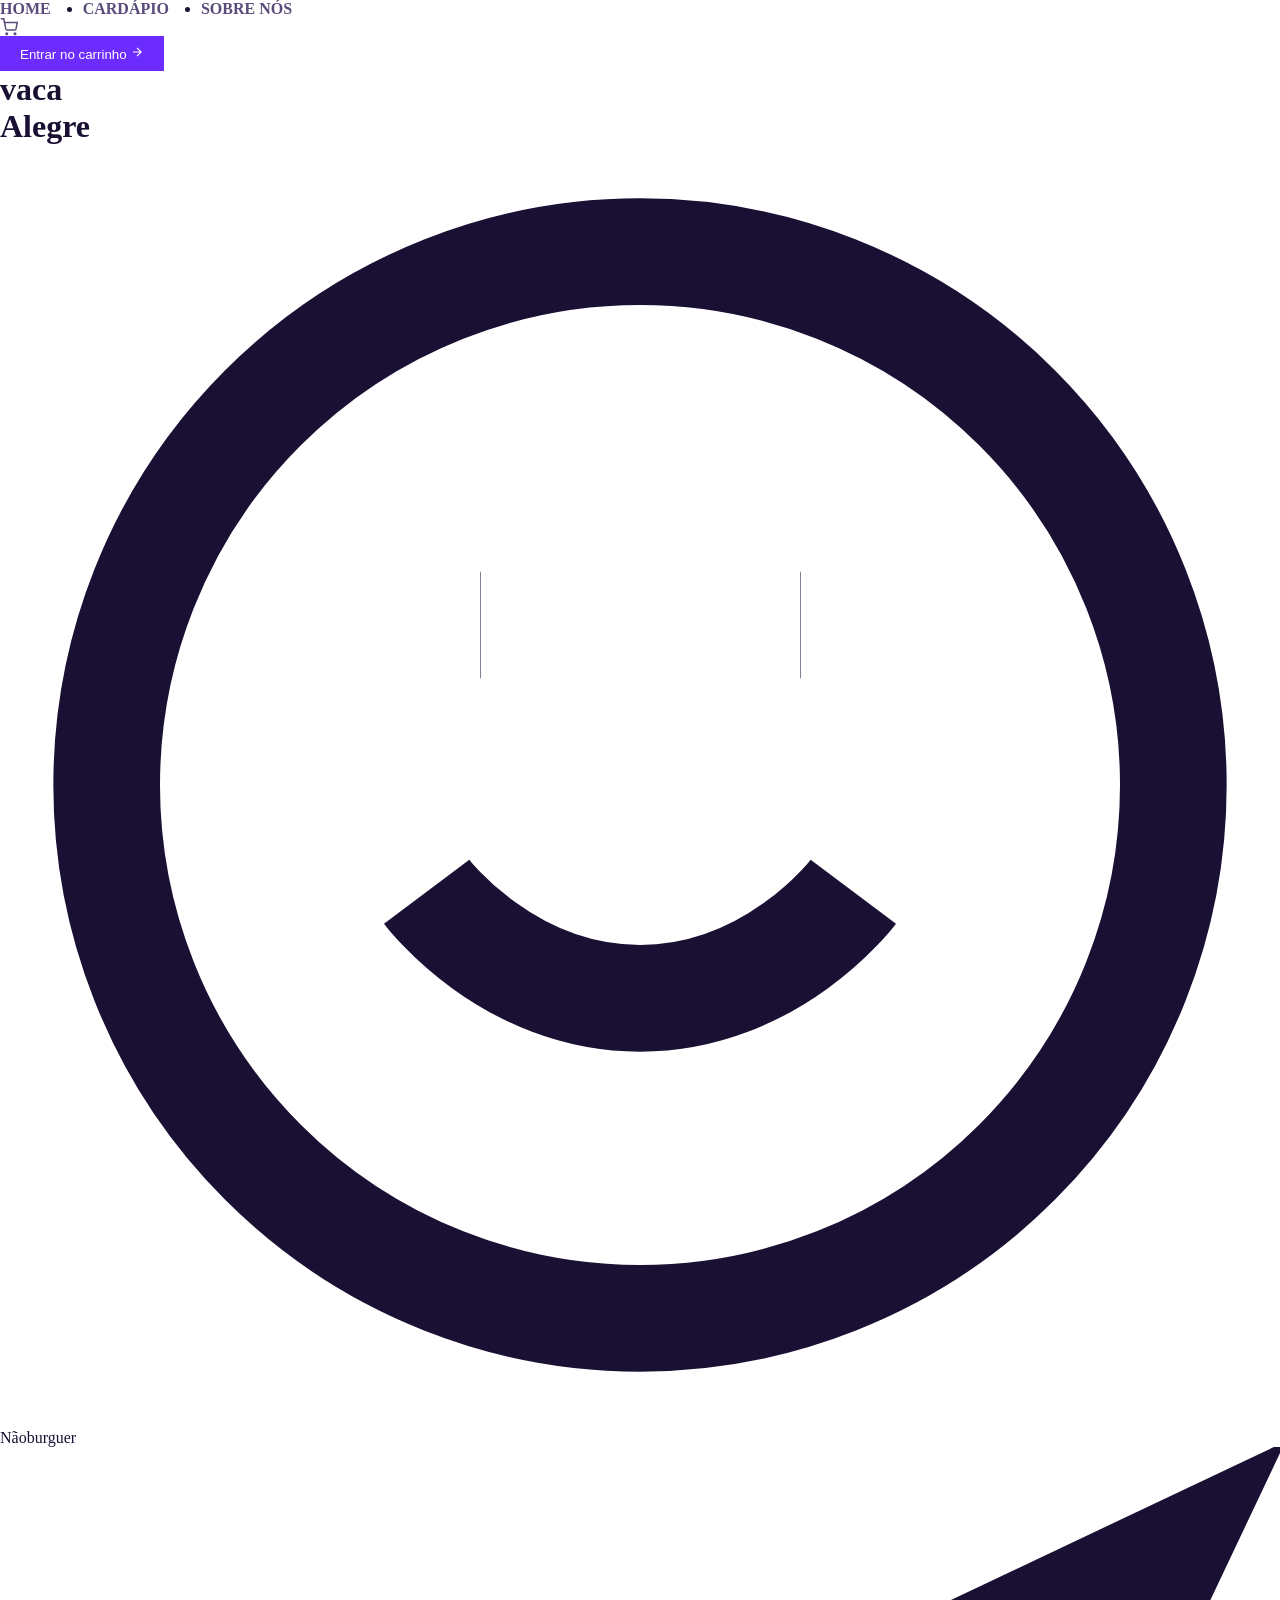
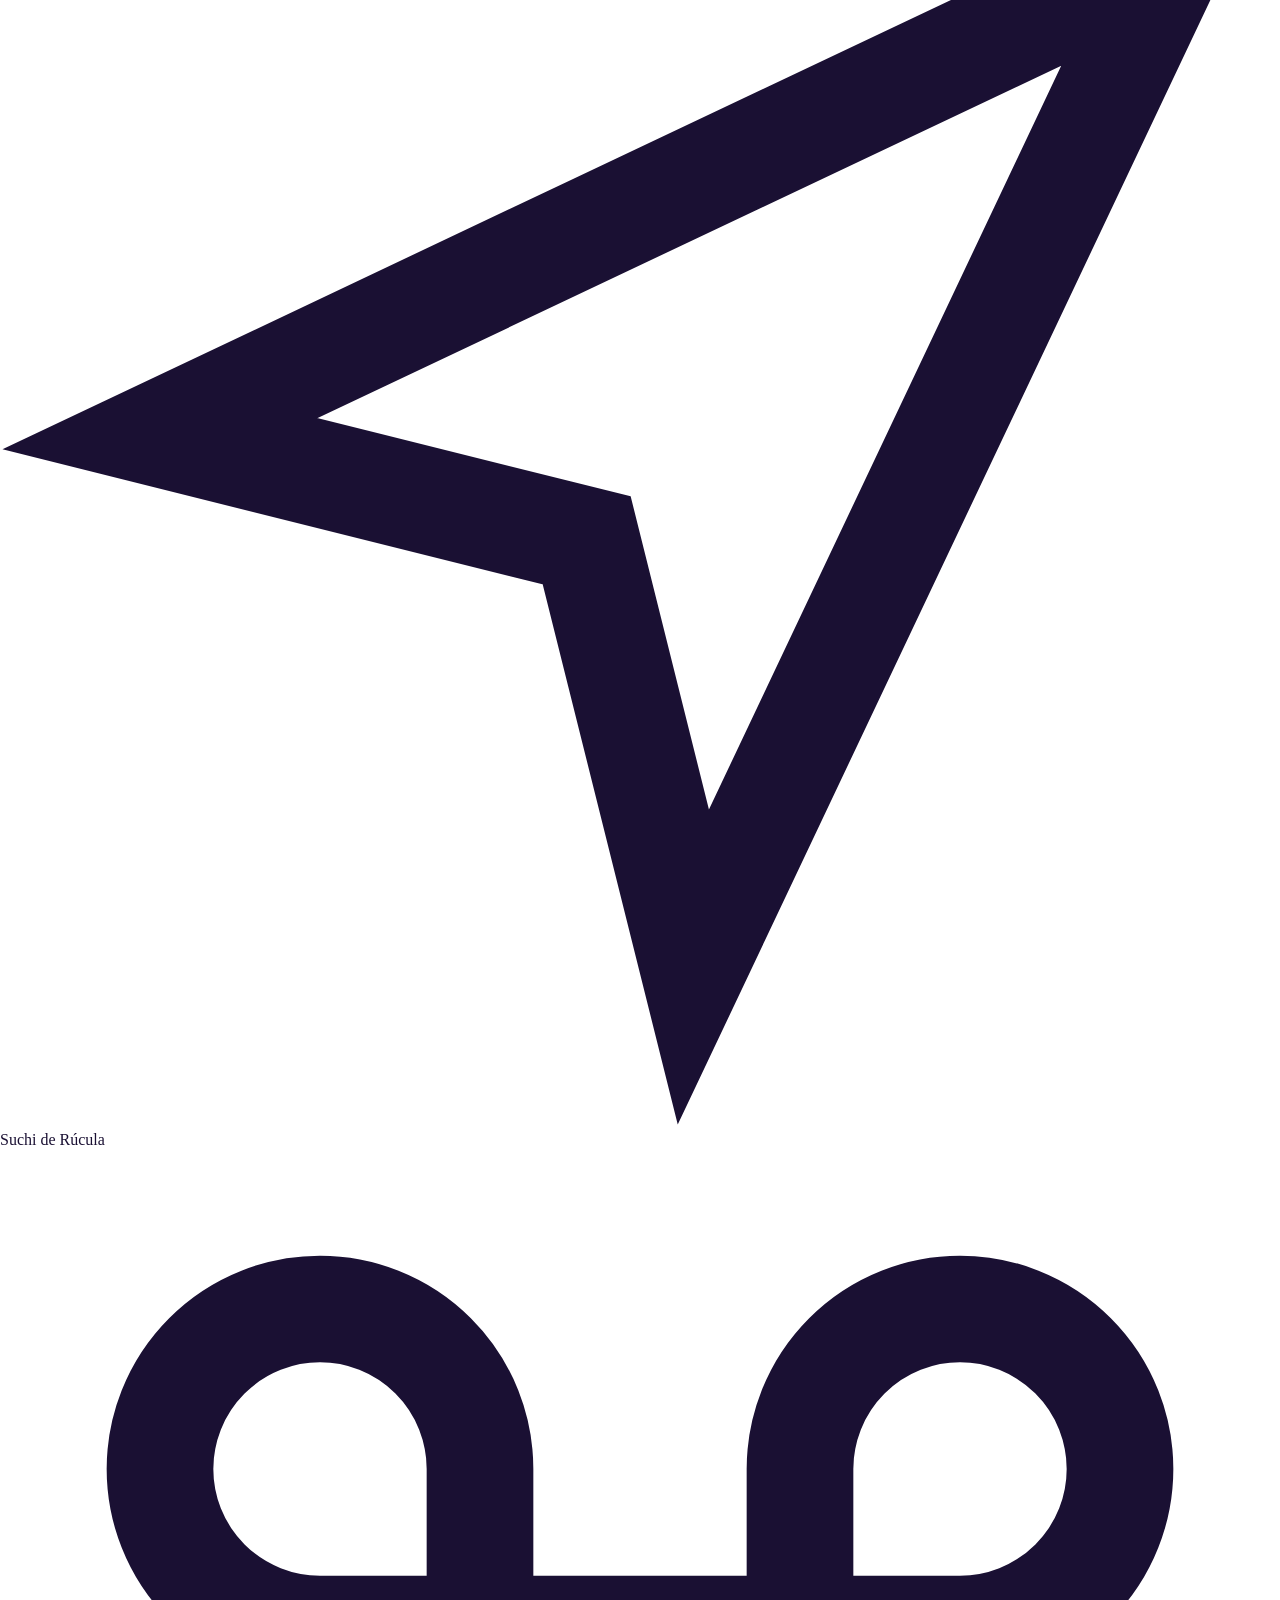
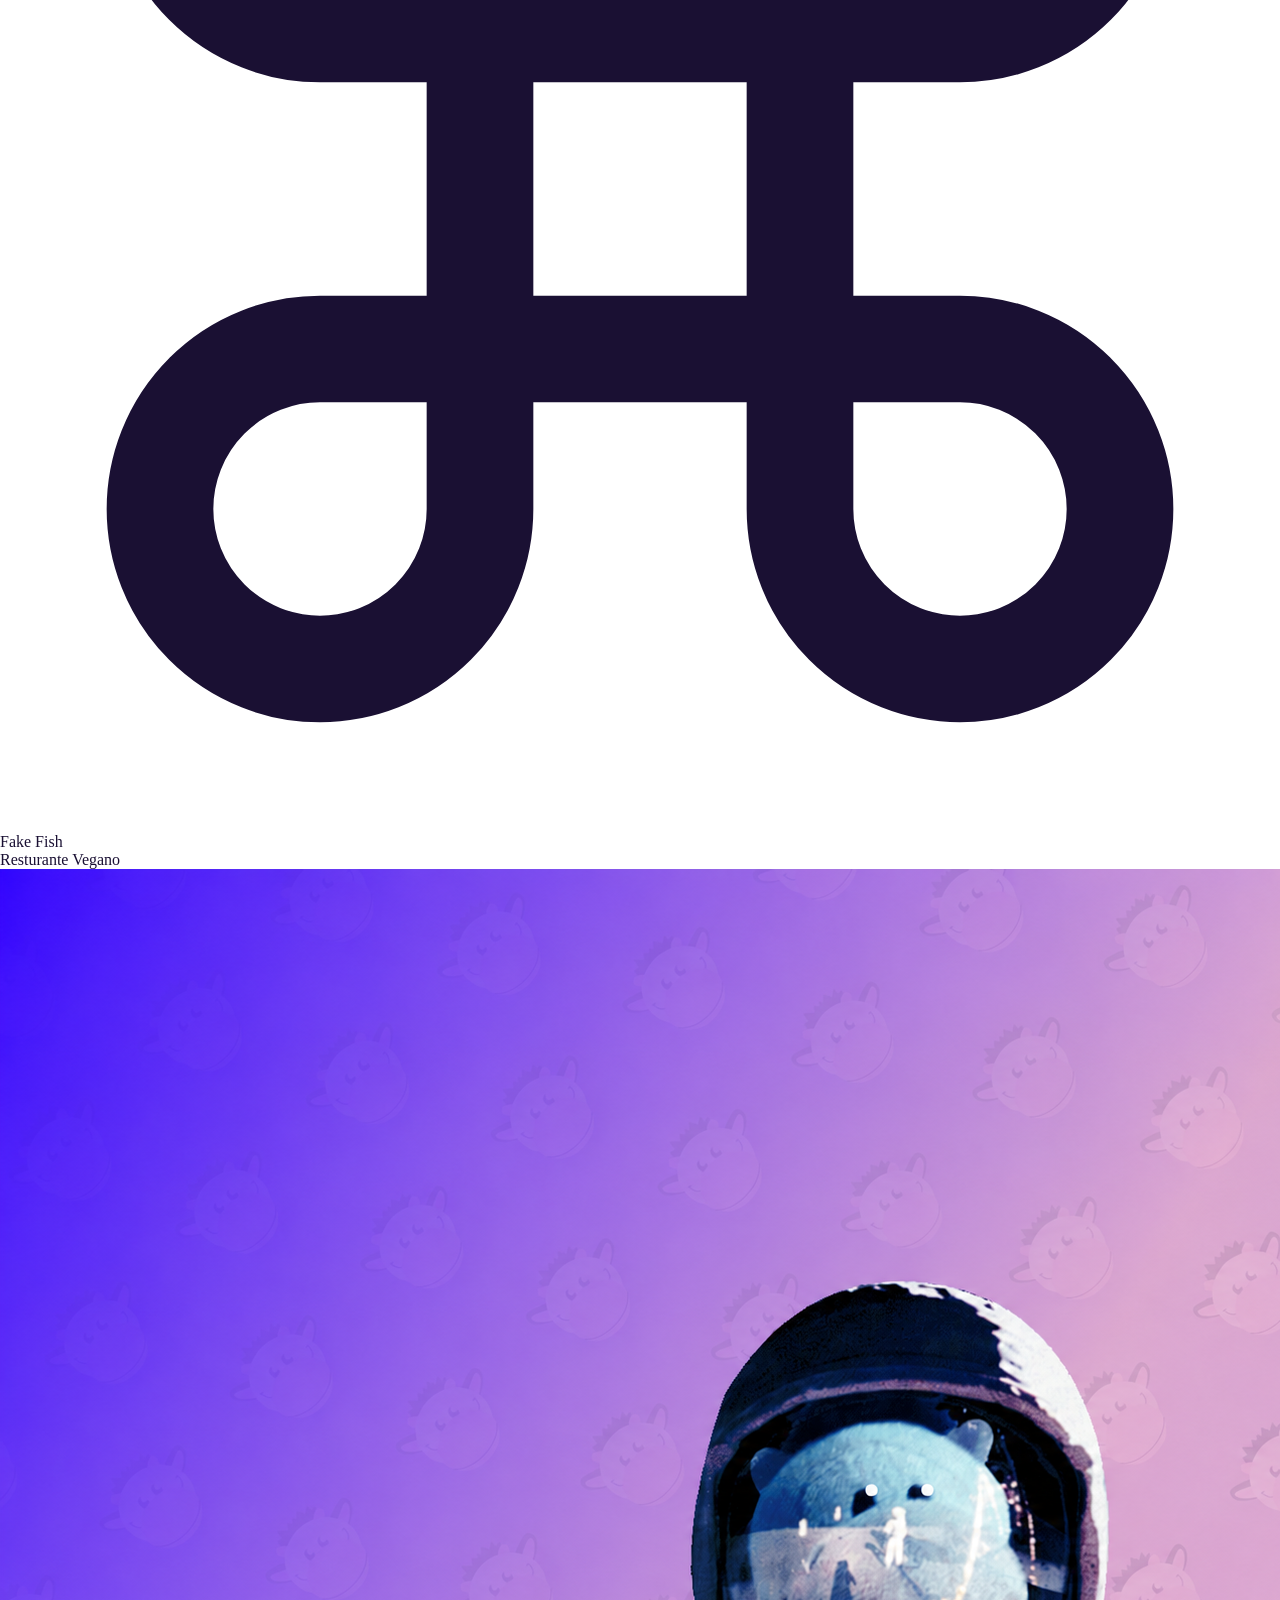
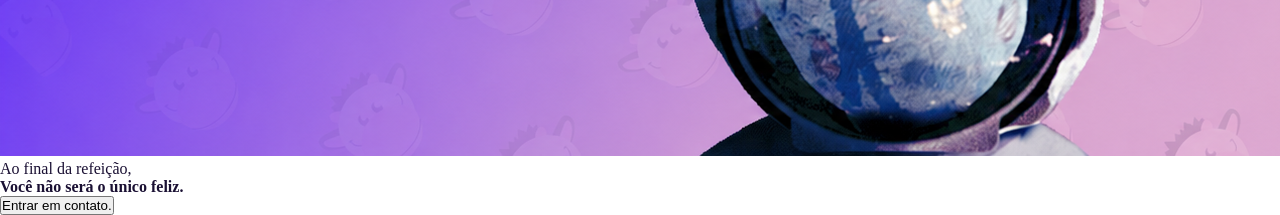
==== site/index.html @ a4df79fe "Primeito commit" ====
<!DOCTYPE html>
<html lang="en">

<head>
    <meta charset="UTF-8">
    <meta name="viewport" content="width=device-width, initial-scale=1.0">
    <title>Vaca Alegre - Restaurante Vegano</title>
    <link rel="stylesheet" href="style.css">
</head>

<body>
    <nav>
        <div class="nav-logo">
            <img src="imagens/vaca-alegre-marca.svg" alt="">
        </div>
        <ul class="nav-links">
            <li> <a href="">Home</a></li>
            <li> <a href="">Cardápio</a></li>
            <li> <a href="">Sobre Nós</a></li>
        </ul>

        <div class="nav-actions">
            <span class="nav-cart">
                <svg viewBox="0 0 24 24" fill="none" stroke="currentColor" stroke-width="2" width="18" height="18">
                    <circle cx="9" cy="21" r="1" />
                    <circle cx="20" cy="21" r="1" />
                    <path d="M1 1h4l2.68 13.39a2 2 0 0 0 2 1.61h9.72a2 2 0 0 0 2-1.61L23 6H6" />
                </svg>
            </span>
            <button class="btn-entrar">
                Entrar no carrinho
                <svg viewBox="0 0 24 24" fill="none" stroke="currentColor" stroke-width="2">
                    <path d="M5 12h14M12 5l7 7-7 7" />
                </svg>
            </button>
        </div>
    </nav>

    <div class="hero">
        <div class="hero-topo">
            <div class="hero-text">
                <h1 class="hero-title">
                    vaca <br>
                    <span class="alegre">Alegre</span>
                </h1>
            </div>
            <div class="hero-menu">
                <div class="hero-menu-item">
                    <svg viewBox="0 0 24 24" fill="none" stroke="currentColor" stroke-width="2">
                        <circle cx="12" cy="12" r="10" />
                        <path d="M8 14s1.5 2 4 2 4-2 4-2" />
                        <line x1="9" y1="9" x2="9.01" y2="9" />
                        <line x1="15" y1="9" x2="15.01" y2="9" />
                    </svg>
                    Nãoburguer
                </div>
            </div>

            <div class="hero-menu-item">
                <svg viewBox="0 0 24 24" fill="none" stroke="currentColor" stroke-width="2">
                    <path d="M3 11l19-9-9 19-2-8-8-2z" />
                </svg>
                Suchi de Rúcula
            </div>

            <div class="hero-menu-item">
                <svg viewBox="0 0 24 24" fill="none" stroke="currentColor" stroke-width="2"><path d="M18 3a3 3 0 0 0-3 3v12a3 3 0 0 0 3 3 3 3 0 0 0 3-3 3 3 0 0 0-3-3H6a3 3 0 0 0-3 3 3 3 0 0 0 3 3 3 3 0 0 0 3-3V6a3 3 0 0 0-3-3 3 3 0 0 0-3 3 3 3 0 0 0 3 3h12a3 3 0 0 0 3-3 3 3 0 0 0-3-3z"/></svg>
                Fake Fish
            </div>

            <div class="hero-menu-item active">
                Resturante Vegano
            </div>
        </div>

        <div class="hero-banner">
            <img src="imagens/espaco.png" alt="">
            <div class="hero-banner-content">
                <p>
                    Ao final da refeição, <br>
                    <strong>Você não será o único feliz.</strong>
                </p>
                <button class="btn-contato">
                    Entrar em contato.
                </button>
            </div>
        </div>

    </div>
</body>

</html>
---- site/style.css ----
*{
    box-sizing: border-box;
    margin: 0;
    padding: 0;
}

body{
    background-color: #fff;
    color: #1a1033;
    overflow-x: hidden;
}
.nav{
    display: flex;
    align-items: center;
    justify-content: space-between;
    padding: 18px 48px;
    position: fixed;
    background-color: rgba(255, 255, 255, 0.92);
    top: 0;
    backdrop-filter: blur(12px);
    border-bottom: 2px solid rgba(108, 43, 255, 0.07);
}

.nav-logo{
    display: flex;
    align-items: center;
    gap: 6px;
}
.nav-links{
    display: flex;
    gap: 32px;
}
.nav-links a{
    text-decoration: none;
    font-weight: bold;
    text-transform: uppercase;
    color: #5a4b7a;
}
.nav-links a:hover{
    color: #6c2bff;
}
.nav.actions{
    display: flex;
    align-items: center;
    gap: 14px;
}
.nav-cart{
    color: #5a4b7a;
    display: flex;
    align-items: center;
    gap: 4px;
}
.btn-entrar{
    background-color: #6c2bff;
    color: white;
    border: none;
    padding: 9px 20px;
    cursor: pointer;
    gap: 6px;
    transform: background .2s, transform .15s;
}
.btn-entrar:hover{
    background: #5519ee;
    transform: translateY(-1px);
}
.btn-entrar svg{
    width: 14px; height: 14px;
}
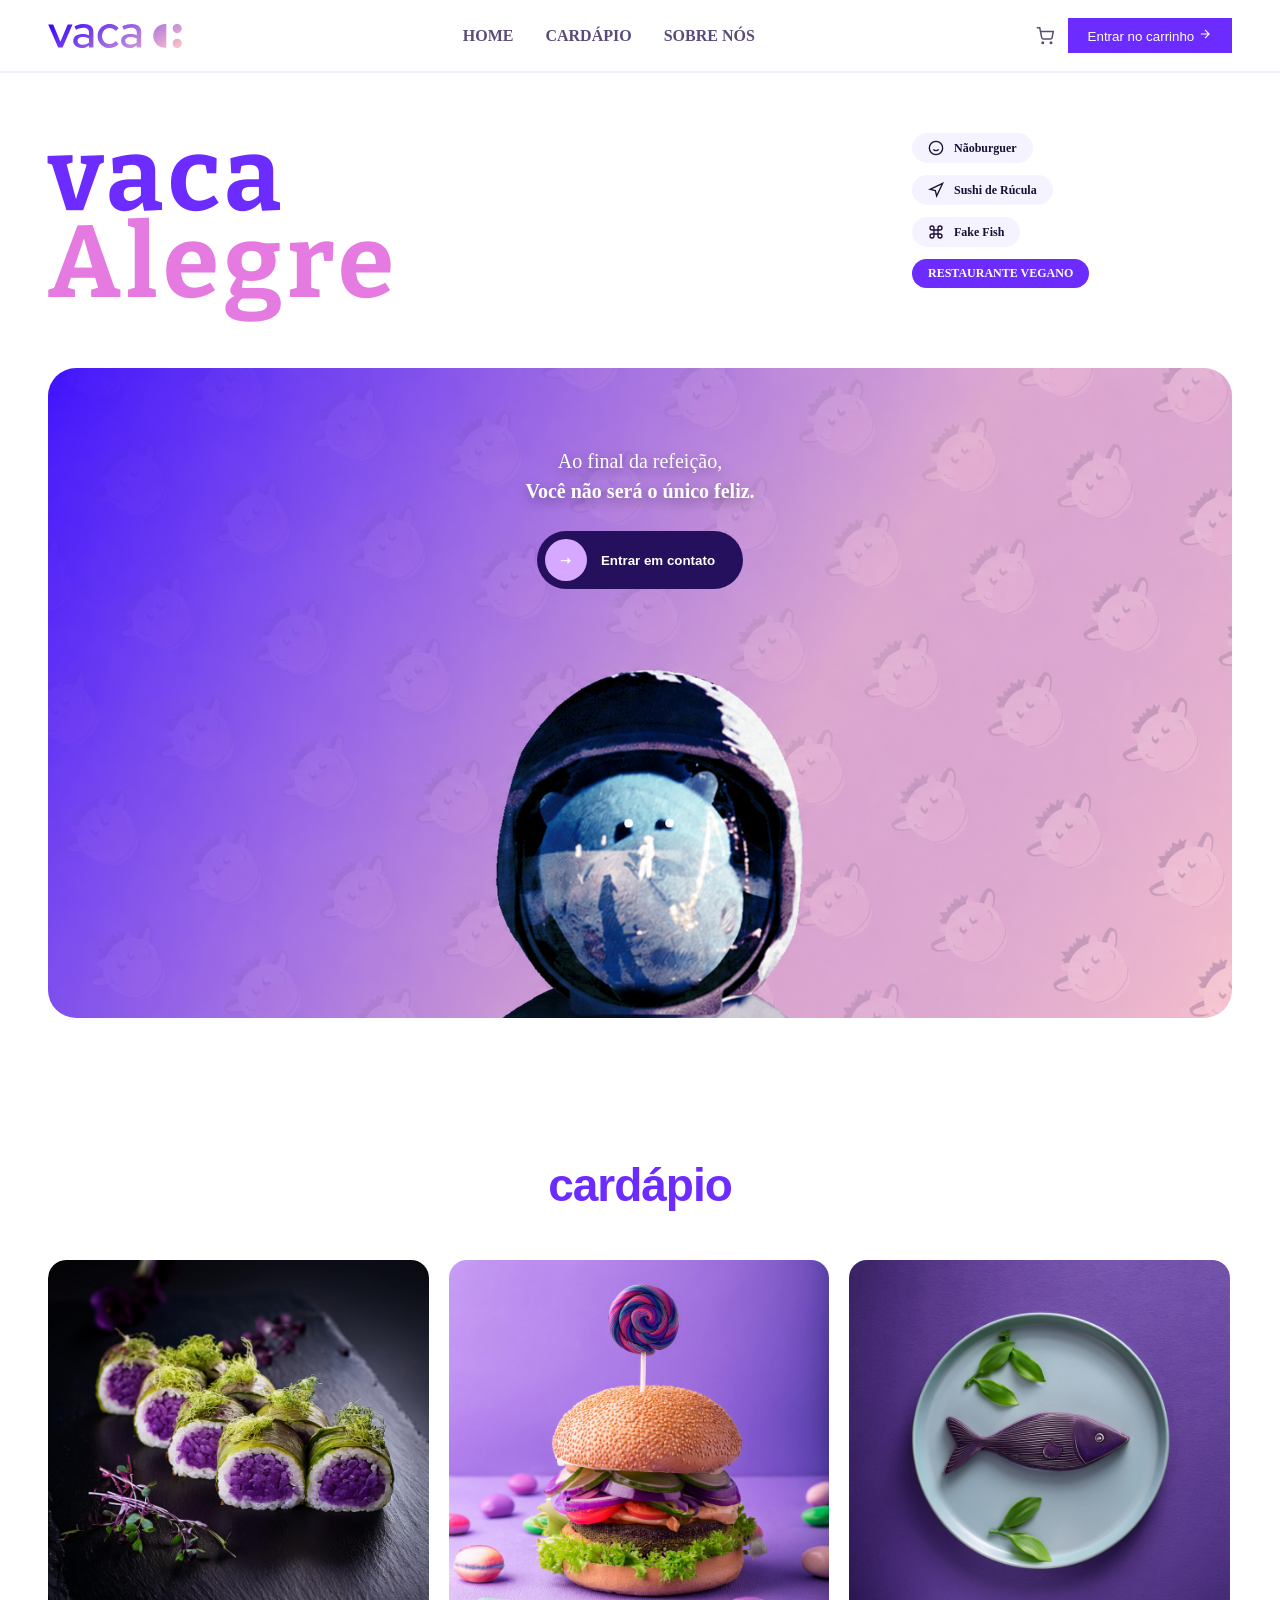
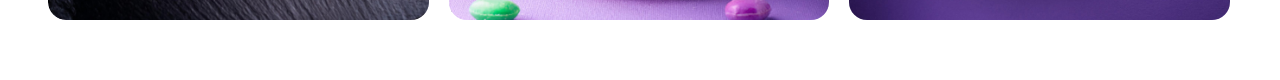
==== commit d66ed827: "18.06" ====
--- a/site/index.html
+++ b/site/index.html
@@ -14,11 +14,10 @@
             <img src="imagens/vaca-alegre-marca.svg" alt="">
         </div>
         <ul class="nav-links">
-            <li> <a href="">Home</a></li>
-            <li> <a href="">Cardápio</a></li>
-            <li> <a href="">Sobre Nós</a></li>
+            <li><a href="">Home</a></li>
+            <li><a href="">Cardápio</a></li>
+            <li><a href="">Sobre Nós</a></li>
         </ul>
-
         <div class="nav-actions">
             <span class="nav-cart">
                 <svg viewBox="0 0 24 24" fill="none" stroke="currentColor" stroke-width="2" width="18" height="18">
@@ -54,39 +53,109 @@
                     </svg>
                     Nãoburguer
                 </div>
-            </div>
-
-            <div class="hero-menu-item">
-                <svg viewBox="0 0 24 24" fill="none" stroke="currentColor" stroke-width="2">
-                    <path d="M3 11l19-9-9 19-2-8-8-2z" />
-                </svg>
-                Suchi de Rúcula
-            </div>
-
-            <div class="hero-menu-item">
-                <svg viewBox="0 0 24 24" fill="none" stroke="currentColor" stroke-width="2"><path d="M18 3a3 3 0 0 0-3 3v12a3 3 0 0 0 3 3 3 3 0 0 0 3-3 3 3 0 0 0-3-3H6a3 3 0 0 0-3 3 3 3 0 0 0 3 3 3 3 0 0 0 3-3V6a3 3 0 0 0-3-3 3 3 0 0 0-3 3 3 3 0 0 0 3 3h12a3 3 0 0 0 3-3 3 3 0 0 0-3-3z"/></svg>
-                Fake Fish
-            </div>
-
-            <div class="hero-menu-item active">
-                Resturante Vegano
+                <div class="hero-menu-item">
+                    <svg viewBox="0 0 24 24" fill="none" stroke="currentColor" stroke-width="2">
+                        <path d="M3 11l19-9-9 19-2-8-8-2z" />
+                    </svg>
+                    Sushi de Rúcula
+                </div>
+                <div class="hero-menu-item">
+                    <svg viewBox="0 0 24 24" fill="none" stroke="currentColor" stroke-width="2">
+                        <path
+                            d="M18 3a3 3 0 0 0-3 3v12a3 3 0 0 0 3 3 3 3 0 0 0 3-3 3 3 0 0 0-3-3H6a3 3 0 0 0-3 3 3 3 0 0 0 3 3 3 3 0 0 0 3-3V6a3 3 0 0 0-3-3 3 3 0 0 0-3 3 3 3 0 0 0 3 3h12a3 3 0 0 0 3-3 3 3 0 0 0-3-3z" />
+                    </svg>
+                    Fake Fish
+                </div>
+                <div class="hero-menu-item active">
+                    Restaurante Vegano
+                </div>
             </div>
         </div>
-
         <div class="hero-banner">
             <img src="imagens/espaco.png" alt="">
             <div class="hero-banner-content">
                 <p>
                     Ao final da refeição, <br>
-                    <strong>Você não será o único feliz.</strong>
+                    <strong> Você não será o único feliz.</strong>
                 </p>
                 <button class="btn-contato">
-                    Entrar em contato.
+                    Entrar em contato
                 </button>
             </div>
         </div>
+    </div>
+    <div class="cardapio">
+        <h2 class="cardapio-title">cardápio</h2>
+        <div class="carousel-wrapper">
+            <div class="carousel-track-outer">
+                <div class="carousel-track" id="carouselTrack">
+                    <!--Cards-->
+                    <div class="card">
+                        <div class="card-img-placeholder">
+                            <img src="imagens/fotos/cardapio/sushi-de-rucula.jpg" alt=""
+                                style="width: 100%;height: 100%;object-fit: cover;">
+                        </div>
+                        <div class="card-info">
+                            <h3>Sushi de Rúcula</h3>
+                            <p>Combinado especial de rolinhos veganos com ingredientes fresquíssimos.</p>
+                            <span class="card-tag">Acompanha: Suco de laranja e amor.</span>
+                        </div>
+                    </div>
 
+                    <div class="card featured">
+                        <div class="card-img-placeholder">
+                            <img src="imagens/fotos/cardapio/nao-burger.jpg" alt=""
+                                style="width: 100%;height: 100%;object-fit: cover;">
+                        </div>
+                        <div class="card-info">
+                            <h3>Não Burguer</h3>
+                            <p>Absurdamente saboroso hambúrguer de plantas de inspiração vegana.</p>
+                            <span class="card-tag">Acompanha: Fritas, suco de laranja e amor.</span>
+                        </div>
+                    </div>
+
+                    <div class="card">
+                        <div class="card-img-placeholder">
+                            <img src="imagens/fotos/cardapio/fake-fish.jpg" alt=""
+                                style="width: 100%;height: 100%;object-fit: cover;">
+                        </div>
+                        <div class="card-info">
+                            <h3>Fake Fish </h3>
+                            <p>Peixe bom e gostoso! Você vai pedir para falar que não é peixe de verdade.</p>
+                            <span class="card-tag">Acompanha: Batata, suco de laranja e amor.</span>
+                        </div>
+                    </div>
+
+
+                    <div class="card">
+                        <div class="card-img-placeholder">
+                            <img src="imagens/fotos/cardapio/escondidinho-veg.jpg" alt=""
+                                style="width: 100%;height: 100%;object-fit: cover;">
+                        </div>
+                        <div class="card-info">
+                            <h3>Escondidinho </h3>
+                            <p>Um escondidinho de berinjela que combina com molho de tomate seco.</p>
+                            <span class="card-tag">Acompanha: Manjericão, suco de laranja e amor.</span>
+                        </div>
+                    </div>
+
+
+                    <div class="card">
+                        <div class="card-img-placeholder">
+                            <img src="imagens/fotos/cardapio/quibeleza.jpg" alt=""
+                                style="width: 100%;height: 100%;object-fit: cover;">
+                        </div>
+                        <div class="card-info">
+                            <h3>Quibeleza</h3>
+                            <p>Quibe de beterraba crocante com frescor de hortelã.</p>
+                            <span class="card-tag">Acompanha: Suco de frutas vermelhas e amor.</span>
+                        </div>
+                    </div>
+                </div>
+            </div>
+        </div>
     </div>
+
 </body>
 
 </html>
--- a/site/style.css
+++ b/site/style.css
@@ -1,56 +1,67 @@
-*{
+@import url('https://fonts.googleapis.com/css2?family=Bitter:ital,wght@0,100..900;1,100..900&family=Instrument+Sans:ital,wght@0,400..700;1,400..700&display=swap');
+
+* {
     box-sizing: border-box;
     margin: 0;
     padding: 0;
 }
 
-body{
+body {
     background-color: #fff;
     color: #1a1033;
     overflow-x: hidden;
 }
-.nav{
+
+nav {
     display: flex;
     align-items: center;
     justify-content: space-between;
     padding: 18px 48px;
-    position: fixed;
+    position: sticky;
     background-color: rgba(255, 255, 255, 0.92);
     top: 0;
     backdrop-filter: blur(12px);
     border-bottom: 2px solid rgba(108, 43, 255, 0.07);
 }
 
-.nav-logo{
+.nav-logo {
     display: flex;
     align-items: center;
     gap: 6px;
 }
-.nav-links{
+
+.nav-links {
     display: flex;
     gap: 32px;
-}
-.nav-links a{
+    list-style: none;
+}
+
+.nav-links a {
     text-decoration: none;
     font-weight: bold;
     text-transform: uppercase;
+    color: #5a4b7a
+}
+
+.nav-links a:hover {
+    color: #6c2bff;
+}
+
+.nav-actions {
+    display: flex;
+    align-items: center;
+    gap: 14px;
+}
+
+.nav-cart {
     color: #5a4b7a;
-}
-.nav-links a:hover{
-    color: #6c2bff;
-}
-.nav.actions{
-    display: flex;
-    align-items: center;
-    gap: 14px;
-}
-.nav-cart{
-    color: #5a4b7a;
     display: flex;
     align-items: center;
     gap: 4px;
-}
-.btn-entrar{
+
+}
+
+.btn-entrar {
     background-color: #6c2bff;
     color: white;
     border: none;
@@ -59,10 +70,209 @@
     gap: 6px;
     transform: background .2s, transform .15s;
 }
-.btn-entrar:hover{
+
+.btn-entrar:hover {
     background: #5519ee;
     transform: translateY(-1px);
 }
-.btn-entrar svg{
-    width: 14px; height: 14px;
+
+.btn-entrar svg {
+    width: 14px;
+    height: 14px;
+}
+
+.hero {
+    padding: 60px 48px;
+    position: relative;
+    display: flex;
+    flex-direction: column;
+    gap: 32px;
+}
+
+.hero-topo {
+    display: flex;
+    justify-content: space-between;
+    align-items: flex-start;
+    width: 100%;
+    margin-bottom: 30px;
+}
+
+.hero-text {
+    flex: 1;
+    min-width: 400px;
+}
+
+.hero-title {
+    font-family: "Bitter", serif;
+    font-weight: bold;
+    font-size: 102px;
+    line-height: .85;
+    letter-spacing: 5px;
+    color: #6c2bff;
+}
+
+.hero-title .alegre {
+    color: #e57ae0;
+}
+
+.hero-menu {
+    width: 320px;
+    display: flex;
+    flex-direction: column;
+    gap: 12px;
+    margin-left: auto;
+}
+
+.hero-menu-item {
+    display: flex;
+    align-items: center;
+    gap: 10px;
+    font-weight: bold;
+    background-color: #f5f3ff;
+    border-radius: 40px;
+    padding: 7px 16px;
+    width: fit-content;
+    cursor: pointer;
+    transition: background .2s;
+    font-size: 12px;
+}
+
+.hero-menu-item:hover {
+    background-color: #ede8ff;
+}
+
+.hero-menu-item svg {
+    width: 16px;
+    height: 16px;
+    flex-shrink: 0;
+}
+
+.hero-menu-item.active {
+    color: #fff;
+    text-transform: uppercase;
+    font-weight: bold;
+    background-color: #6c2bff;
+}
+
+.hero-banner {
+    position: relative;
+    border-radius: 28px;
+    min-height: 300px;
+    overflow: hidden;
+}
+
+.hero-banner img {
+    width: 100%;
+    height: 650px;
+    object-fit: cover;
+    display: block;
+}
+
+.hero-banner-content {
+    position: absolute;
+    top: 12%;
+    left: 50%;
+    text-align: center;
+    width: 100%;
+    transform: translateX(-50%);
+}
+
+.hero-banner-content p {
+    color: white;
+    margin-bottom: 25px;
+    font-size: 20px;
+    text-shadow: 0 4px 12px rgba(0, 0, 0, .35);
+    line-height: 1.5;
+}
+
+.hero-banner-content p strong {
+    color: #fff;
+    font-weight: bold;
+}
+
+.btn-contato {
+    display: inline-flex;
+    align-items: center;
+    gap: 14px;
+    background-color: #24105c;
+    color: white;
+    border: none;
+    border-radius: 50px;
+    padding: 8px 28px 8px 8px;
+    font-weight: bold;
+    cursor: pointer;
+    transition: all .3s ease;
+}
+
+.btn-contato::before {
+    content: "➝";
+    width: 42px;
+    height: 42px;
+    background-color: #d7a8ff;
+    border-radius: 50%;
+    display: flex;
+    align-items: center;
+    justify-content: center;
+    transition: transform .4s ease;
+}
+
+.btn-contato:hover::before {
+    transform: translateX(10px);
+}
+
+.btn-contato:hover {
+    transform: translateY(-2px);
+}
+
+.cardapio {
+    padding: 80px 48px 60px;
+}
+
+.cardapio-title {
+    font-family: sans-serif;
+    font-weight: bold;
+    font-size: 46px;
+    text-align: center;
+    margin-bottom: 48px;
+    letter-spacing: -1px;
+    color: #6c2bff;
+}
+
+.carousel-wrapper {
+    position: relative;
+}
+
+.carousel-track-outer {
+    overflow: hidden;
+    border-radius: 18px;
+}
+
+.carousel-track {
+    display: flex;
+    gap: 20px;
+}
+.card{
+    flex: 0 0 calc(33.333% - 14px);
+    border-radius: 18px;
+    overflow: hidden;
+    position: relative;
+    min-height: 360px;
+    display: flex;
+    flex-direction: column;
+    justify-content: flex-end;
+    transition: transform .25s;
+    background-color: #f6f4ff;
+}
+.card:hover{
+    transform: translateY(-4px);
+}
+.card-img-placeholder{
+    position: absolute;
+    background: linear-gradient(160deg, ddd5ff 0%, #f8d7fa 100%);
+    display: flex;
+    align-items: center;
+    justify-content: center;
+    text-transform: uppercase;
+    color: #5a4b7a;
+    inset: 0;
 }
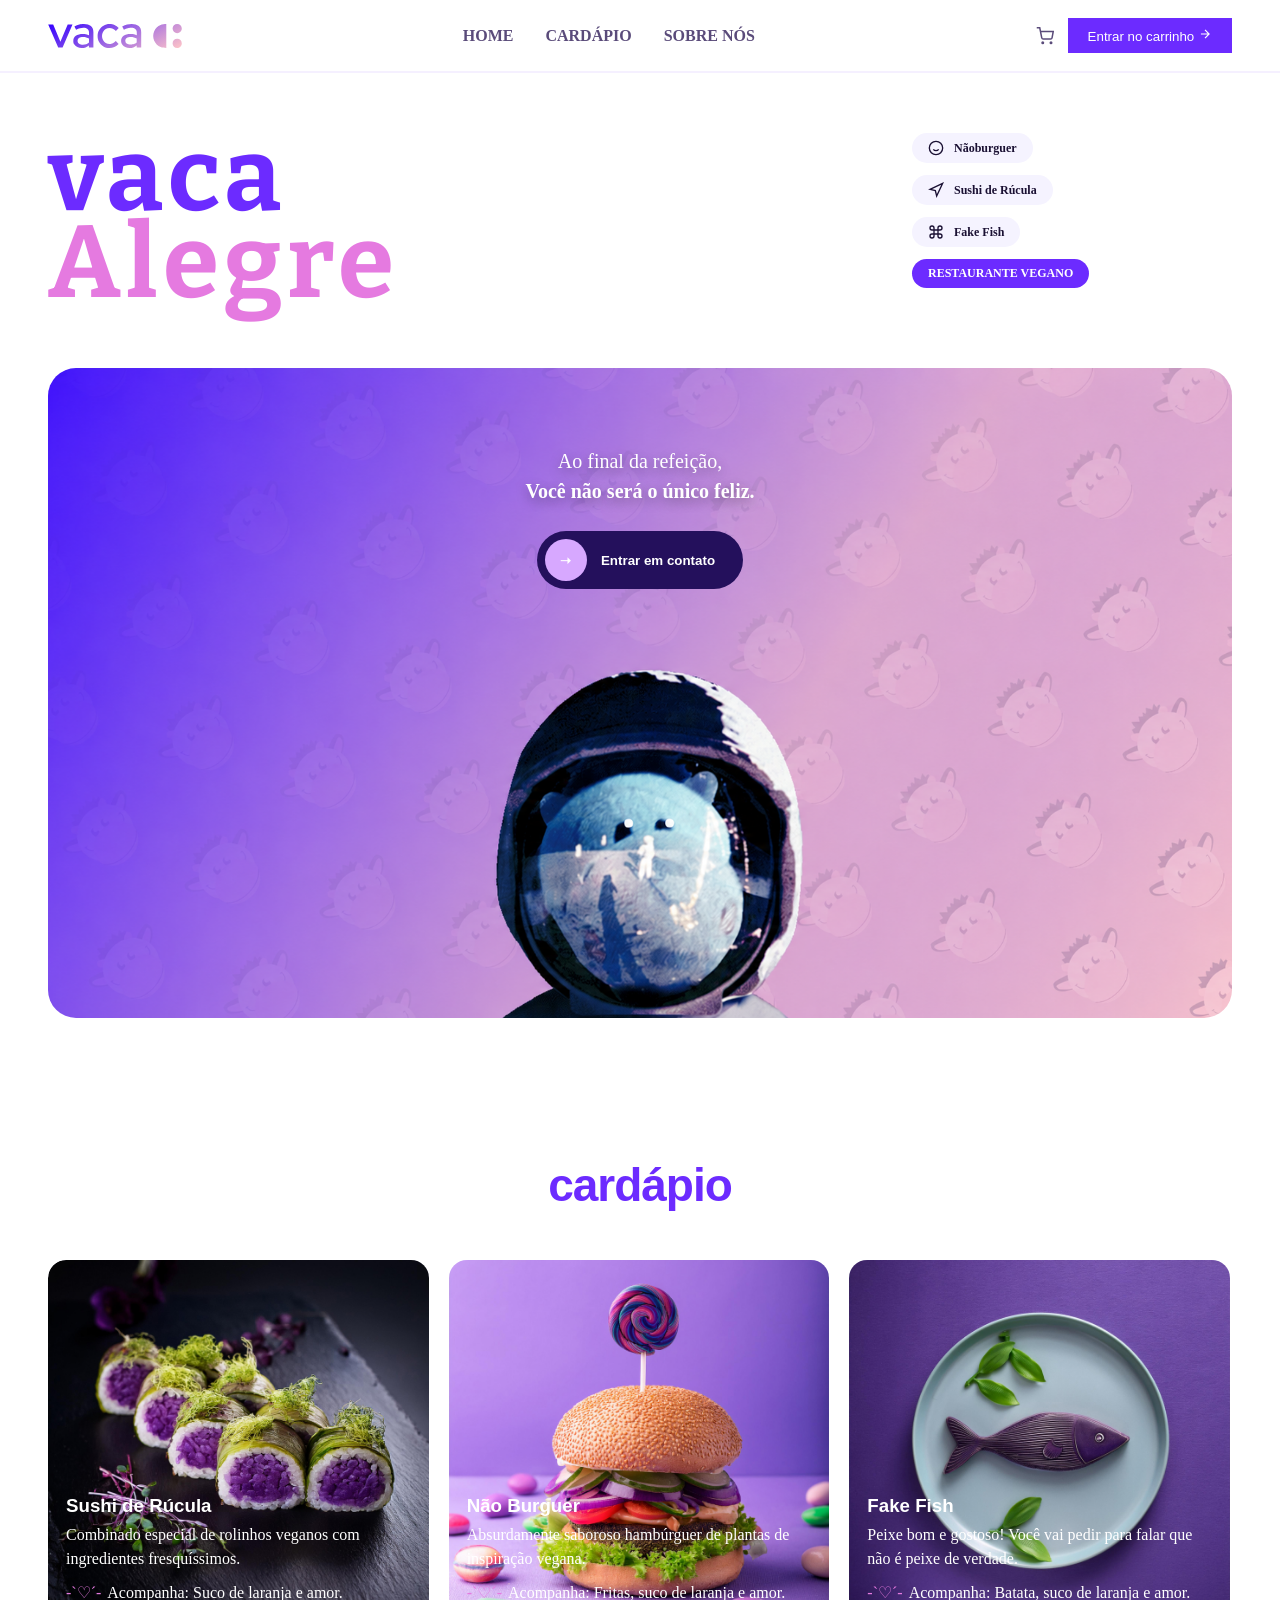
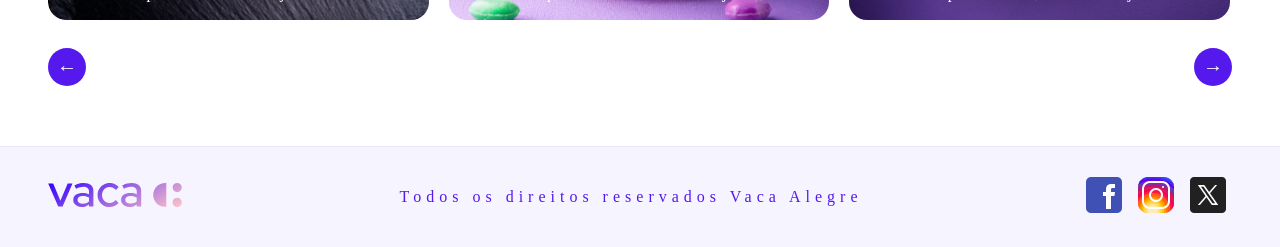
==== commit b5f74608: "aula19.06" ====
--- a/site/index.html
+++ b/site/index.html
@@ -153,8 +153,26 @@
                     </div>
                 </div>
             </div>
+
+            <div class="carousel-controls">
+                <button class="carousel-btn" id="prevBtn">&#8592;</button>
+                <div class="carousel-dots" id="carouselDots"></div>
+                <button class="carousel-btn" id="nextBtn">&#8594;</button>
+            </div>
         </div>
     </div>
+
+    <footer>
+        <div class="footer-logo">
+            <img src="imagens/vaca-alegre-marca.svg" alt="">
+        </div>
+        <span class="footer-copy">Todos os direitos reservados Vaca Alegre</span>
+        <div class="footer-socials">
+            <a href=""><img src="imagens/fotos/icons8-facebook-48.png" alt="Facebook"></a>
+            <a href=""><img src="imagens/fotos/icons8-instagram-48.png" alt="Instagram"></a>
+            <a href=""><img src="imagens/fotos/icons8-twitterx-48.png" alt="TwitterX"></a>
+        </div>
+    </footer>
 
 </body>
 
--- a/site/style.css
+++ b/site/style.css
@@ -251,7 +251,8 @@
     display: flex;
     gap: 20px;
 }
-.card{
+
+.card {
     flex: 0 0 calc(33.333% - 14px);
     border-radius: 18px;
     overflow: hidden;
@@ -263,16 +264,100 @@
     transition: transform .25s;
     background-color: #f6f4ff;
 }
-.card:hover{
+
+.card:hover {
     transform: translateY(-4px);
 }
-.card-img-placeholder{
+
+.card-img-placeholder {
     position: absolute;
-    background: linear-gradient(160deg, ddd5ff 0%, #f8d7fa 100%);
+    background: linear-gradient(160deg, #ddd5ff 0%, #f8d7fa 100%);
     display: flex;
     align-items: center;
     justify-content: center;
     text-transform: uppercase;
     color: #5a4b7a;
     inset: 0;
-}+}
+
+.card .featured .card-img-placeholder {
+    background: linear-gradient(160deg, #a78bfa 0%, #e879f9 100%);
+}
+
+.card-info {
+    position: relative;
+    background: linear-gradient(to top rgba(20, 10, 40, 0.82) 0% transparent 100%);
+    padding: 20px 18px 18px;
+    color: #fff;
+}
+
+.card-info h3 {
+    font-family: sans-serif;
+    margin-bottom: 6px;
+}
+
+.card-info p {
+    color: white;
+    line-height: 1.5;
+    margin-bottom: 12px;
+}
+
+.card-tag {
+    display: inline-flex;
+    align-items: center;
+    gap: 6px;
+    color: white;
+}
+
+.card-tag::before {
+    content: "-`♡´-";
+    color: #e57ae0;
+}
+
+.carousel-controls {
+    display: flex;
+    align-items: center;
+    justify-content: space-between;
+    margin-top: 28px;
+}
+
+.carousel-btn {
+    width: 38px;
+    height: 38px;
+    border-radius: 50%;
+    border: none;
+    background-color: #5519ee;
+    color: white;
+    cursor: pointer;
+    display: flex;
+    align-items: center;
+    justify-content: center;
+    transition: background .2s, transform .15s;
+    font-size: 20px;
+}
+
+.carousel-btn:hover {
+    background-color: #24105c;
+    transform: scale(1.08);
+}
+.carousel-dots{
+    display: flex;
+    gap: 8px;
+    align-items: center;
+}
+footer{
+    background-color: #f6f4ff;
+    padding: 24px 48px;
+    display: flex;
+    align-items: center;
+    justify-content: space-between;
+    border-top: 1px solid rgba(108, 43, 255, 0.08);
+}
+.footer-copy{
+    color: #5519ee;
+    letter-spacing: 5px;
+}
+.footer-social{
+    display: flex;
+    gap: 14px;
+}
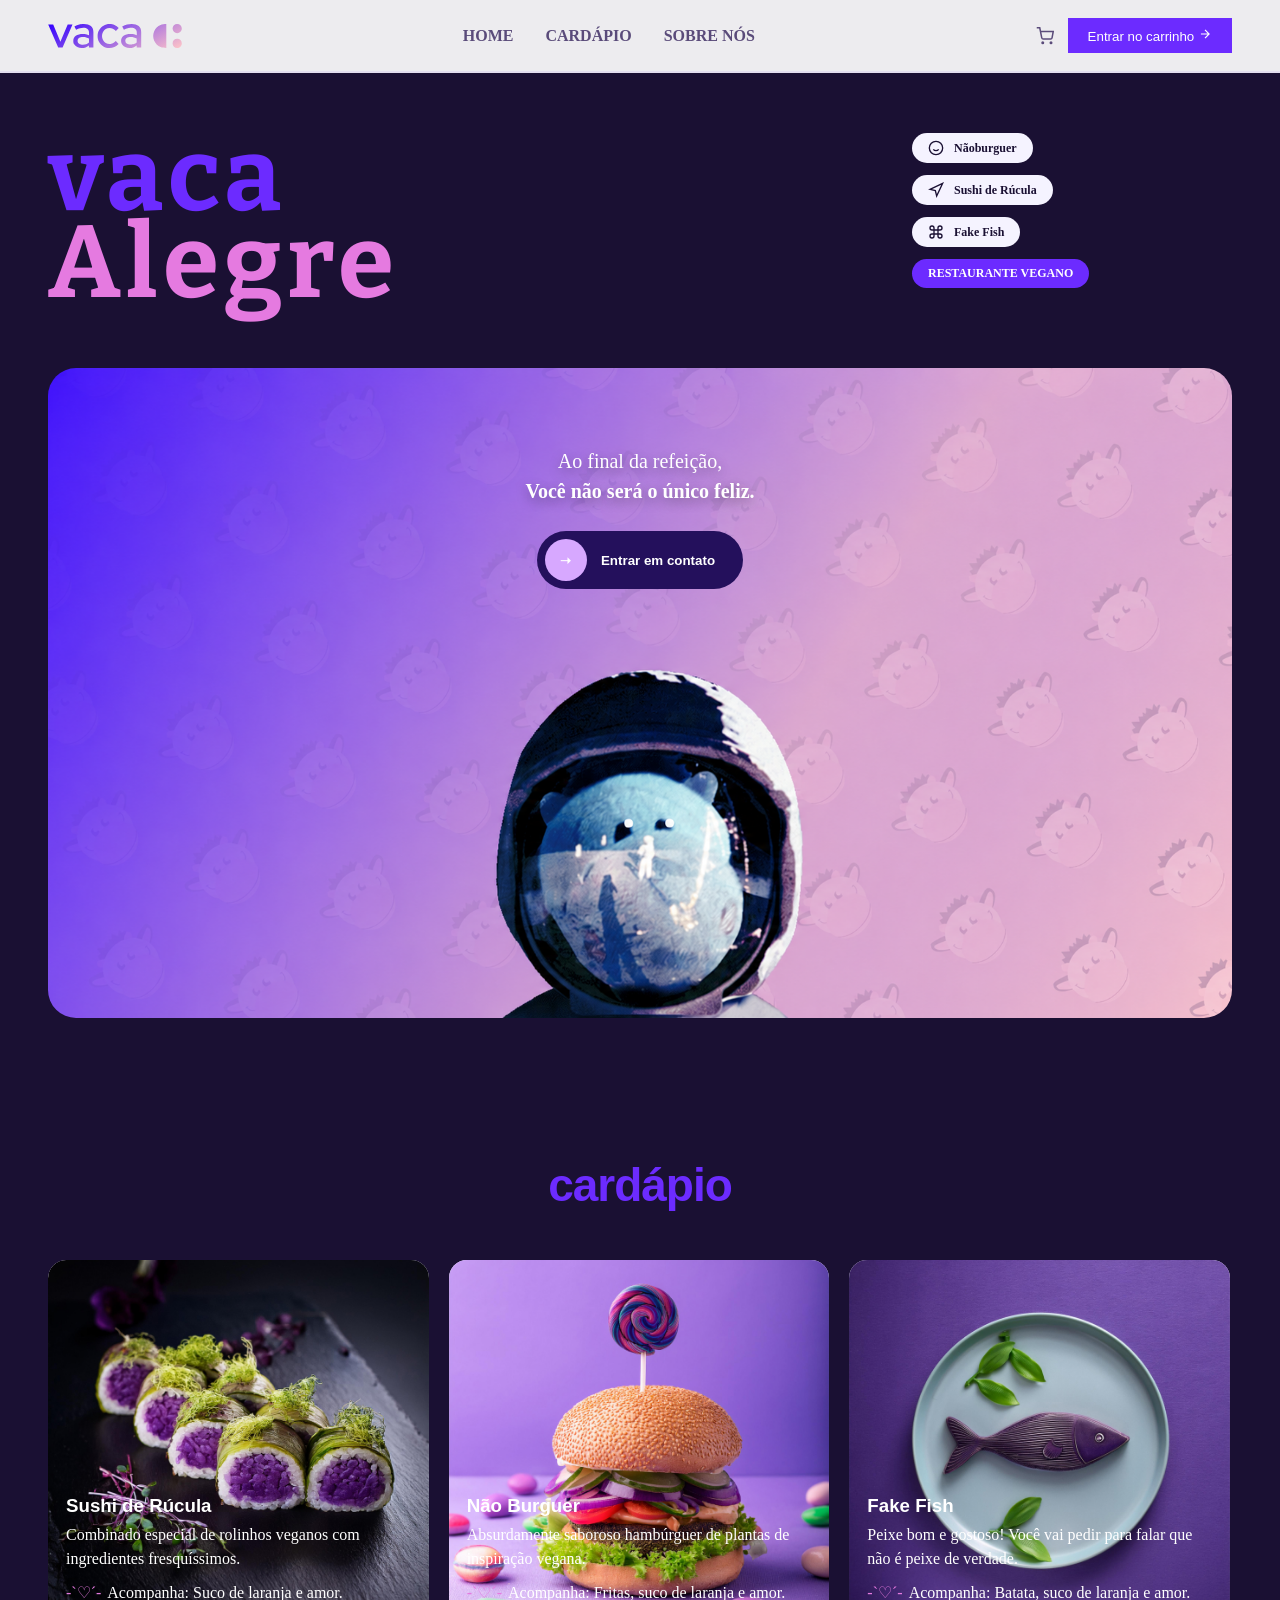
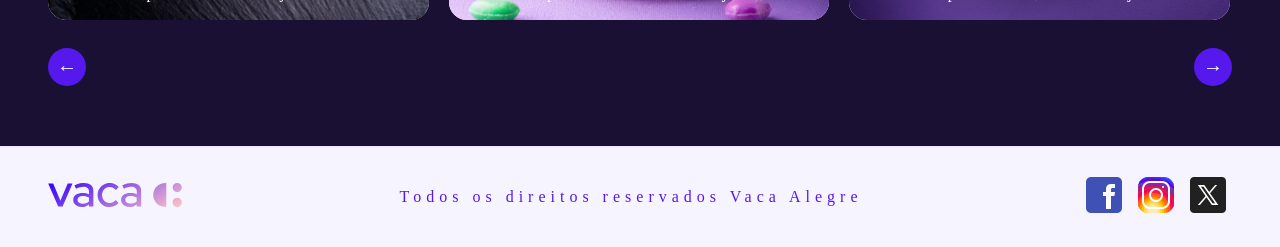
==== commit 082424ed: "aula2906" ====
--- a/site/index.html
+++ b/site/index.html
@@ -15,7 +15,7 @@
         </div>
         <ul class="nav-links">
             <li><a href="">Home</a></li>
-            <li><a href="">Cardápio</a></li>
+            <li><a href="#cardapio">Cardápio</a></li>
             <li><a href="">Sobre Nós</a></li>
         </ul>
         <div class="nav-actions">
@@ -84,7 +84,7 @@
             </div>
         </div>
     </div>
-    <div class="cardapio">
+    <div class="cardapio" id="cardapio">
         <h2 class="cardapio-title">cardápio</h2>
         <div class="carousel-wrapper">
             <div class="carousel-track-outer">
@@ -173,6 +173,18 @@
             <a href=""><img src="imagens/fotos/icons8-twitterx-48.png" alt="TwitterX"></a>
         </div>
     </footer>
+    <script>
+        const track = document.getElementById('carouselTrack')
+        const prevBtn = document.getElementById('prevBtn')
+        const nextBtn = document.getElementById('nextvBtn')
+        const dotwrap = document.getElementById('carouselDots')
+        const cards = track.querySelectorAll('.card')
+        const visible = () => window.innerWidth < 768 ? 1 : 3
+
+        let current = 0
+        const total = () => cards.length - visible() + 1
+
+    </script>
 
 </body>
 
--- a/site/style.css
+++ b/site/style.css
@@ -10,6 +10,7 @@
     background-color: #fff;
     color: #1a1033;
     overflow-x: hidden;
+    background-color: #1a1033;
 }
 
 nav {
